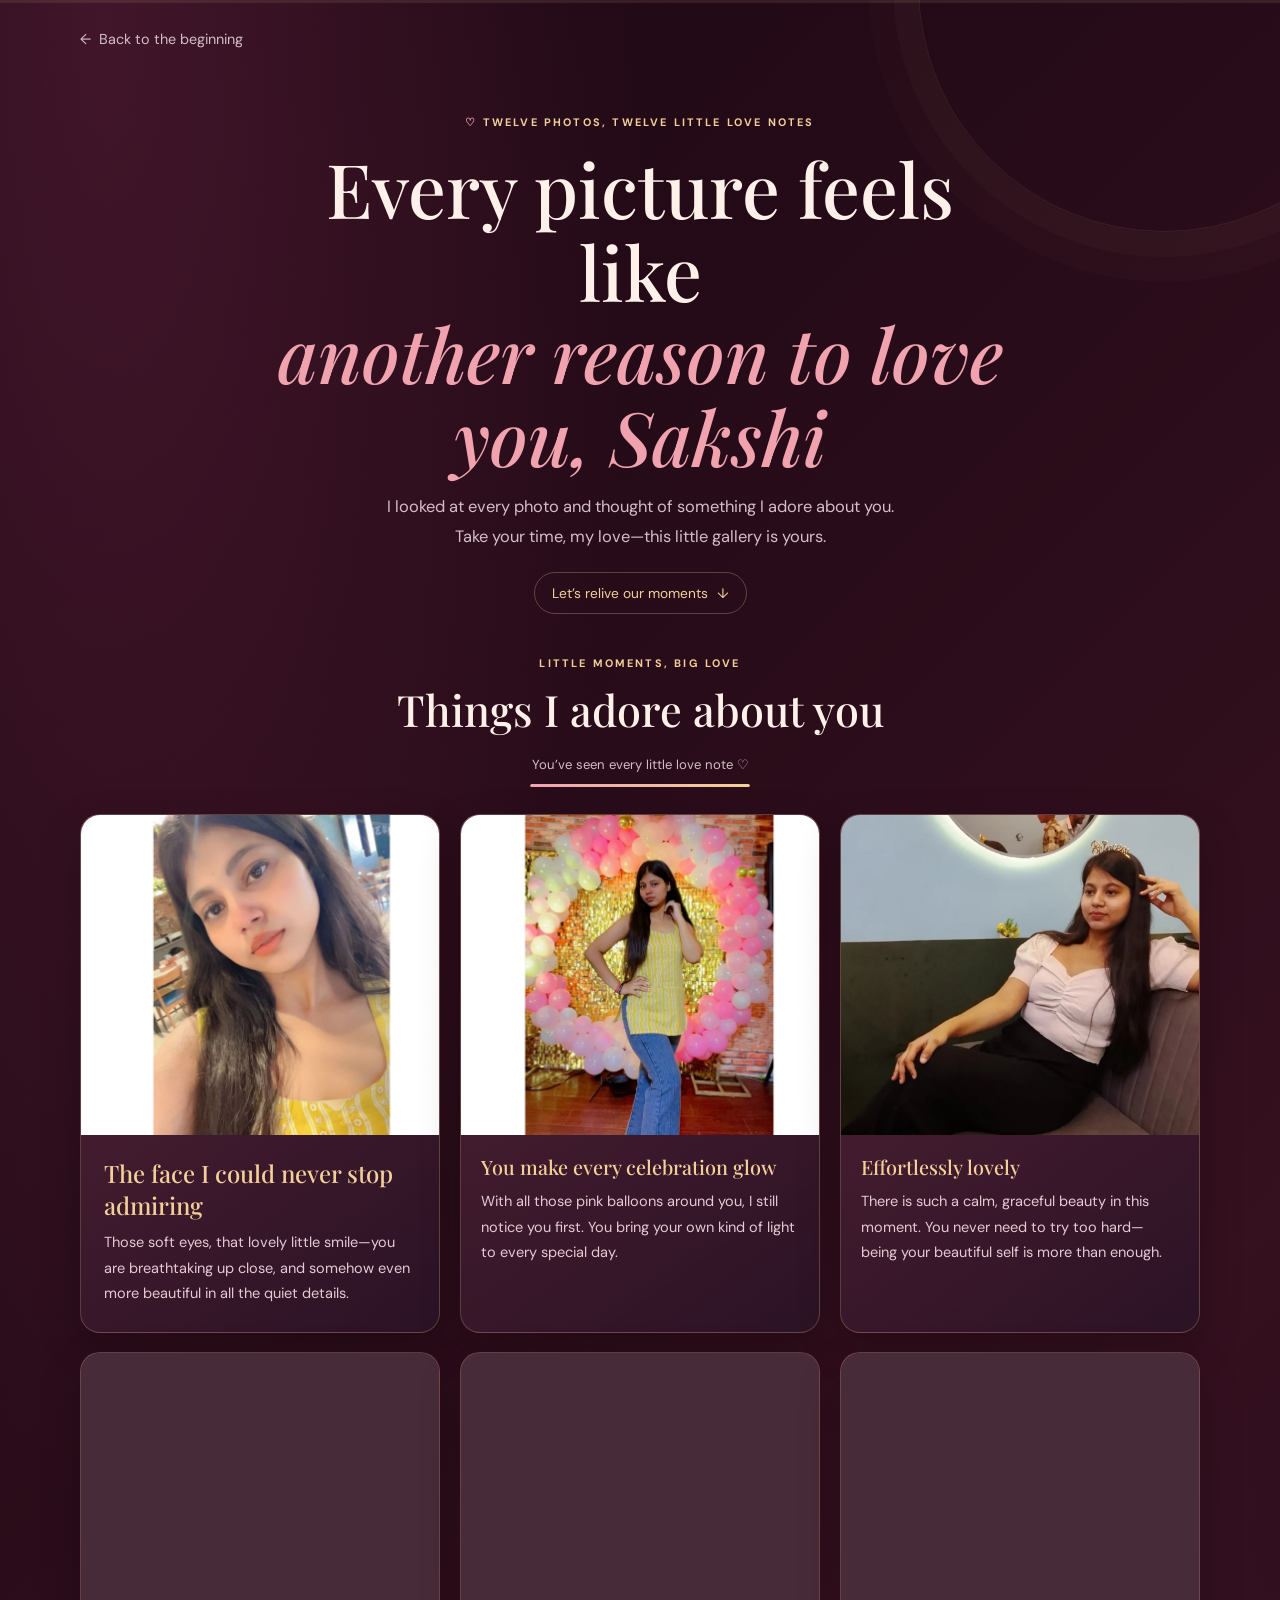
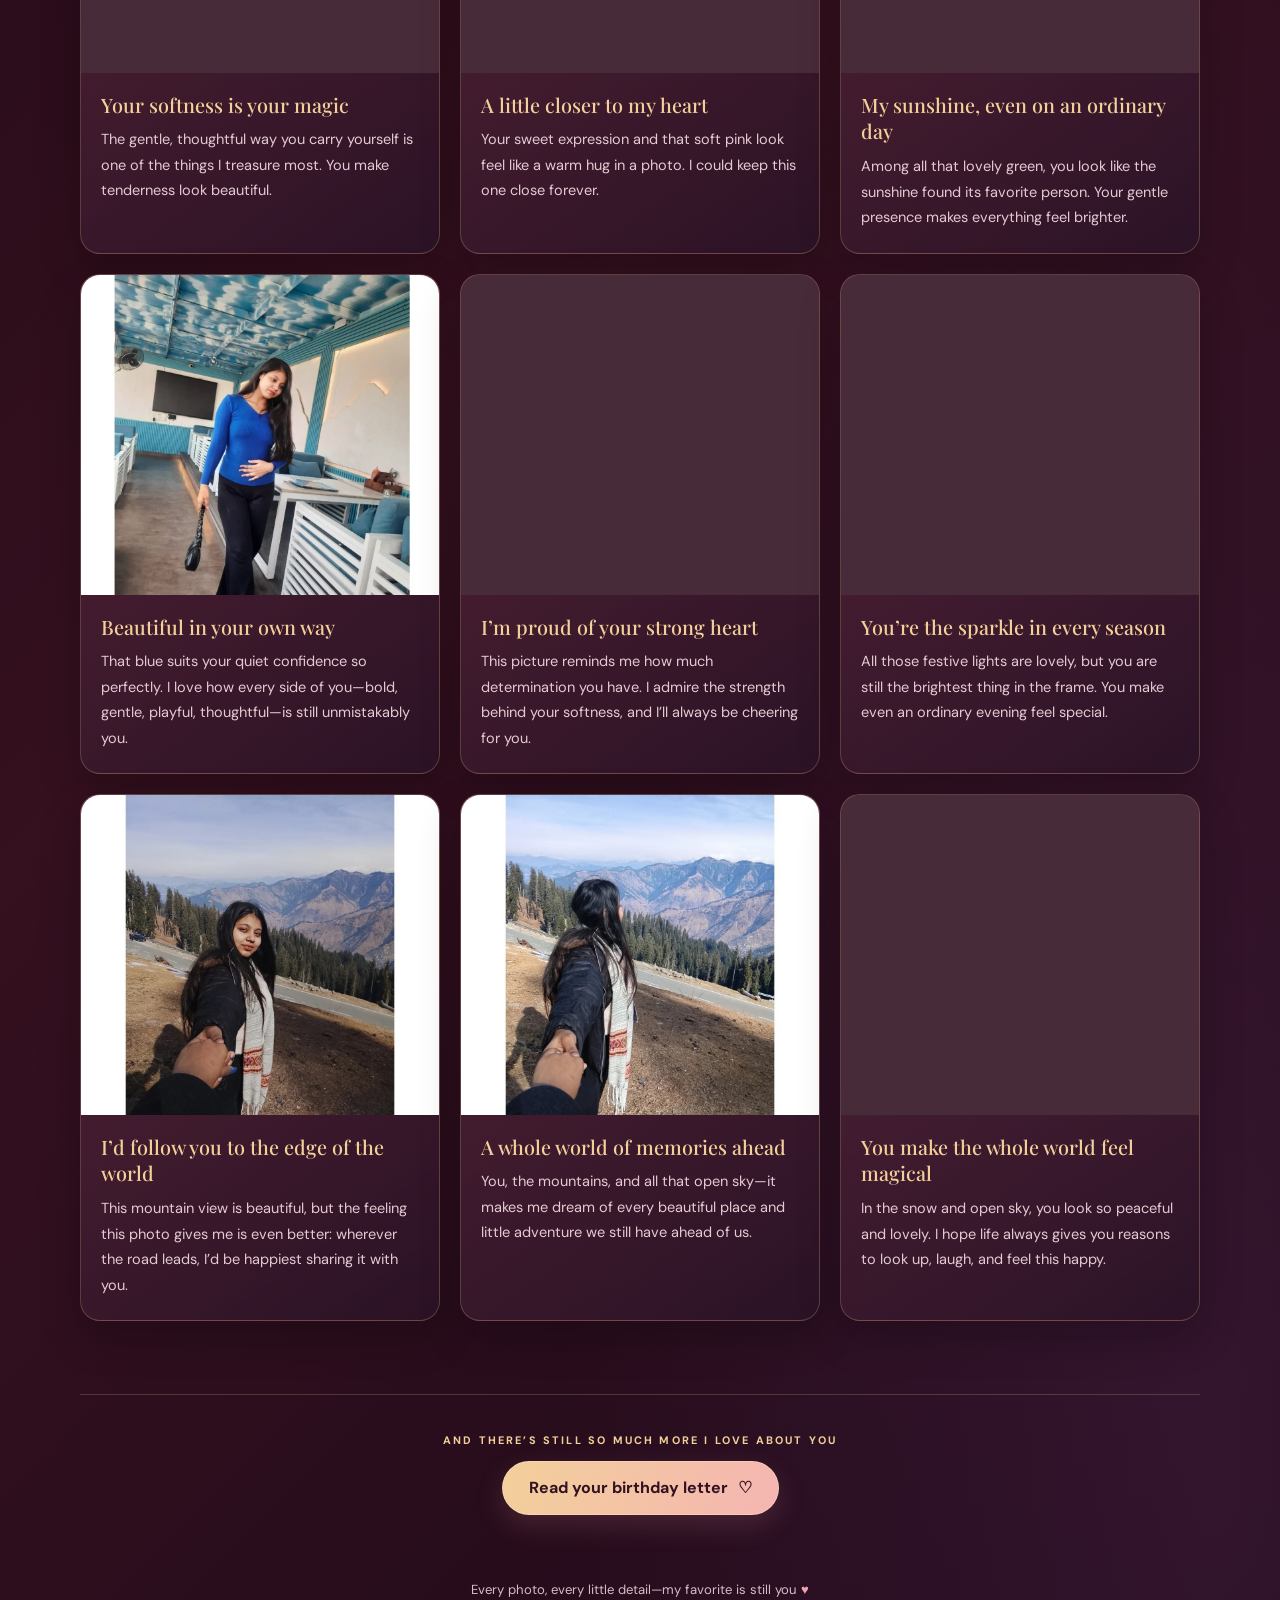
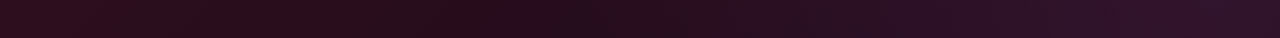
==== cause.html @ ff41a28d "Initial" ====
<!DOCTYPE html>
<html lang="en">
<head>
    <meta charset="UTF-8">
    <meta name="viewport" content="width=device-width, initial-scale=1.0">
    <meta name="theme-color" content="#230b19">
    <meta name="description" content="Twelve little love notes for Sakshi, inspired by twelve favorite photos.">
    <title>Our Little Love Story — Sakshi</title>
    <link rel="preconnect" href="https://fonts.googleapis.com">
    <link rel="preconnect" href="https://fonts.gstatic.com" crossorigin>
    <link href="https://fonts.googleapis.com/css2?family=DM+Sans:wght@400;500;600;700&family=Playfair+Display:wght@500;600;700&display=swap" rel="stylesheet">
    <link rel="stylesheet" href="cause.css">
</head>
<body>
    <div class="scroll-progress" aria-hidden="true"><span></span></div>
    <main class="page-shell">
        <a class="back-link" href="index.html"><span aria-hidden="true">←</span> Back to the beginning</a>
        <header class="page-heading">
            <p class="eyebrow"><span aria-hidden="true">♡</span> TWELVE PHOTOS, TWELVE LITTLE LOVE NOTES</p>
            <h1>Every picture feels like<br><em>another reason to love you, Sakshi</em></h1>
            <p class="intro">I looked at every photo and thought of something I adore about you. Take your time, my love—this little gallery is yours.</p>
            <a class="explore-link" href="#our-memories">Let’s relive our moments <span aria-hidden="true">↓</span></a>
        </header>

        <section class="reasons-section" id="our-memories" aria-label="Twelve photo love notes">
            <div class="gallery-heading">
                <p class="eyebrow">LITTLE MOMENTS, BIG LOVE</p>
                <h2>Things I adore about you</h2>
                <div class="gallery-progress" aria-label="Gallery reading progress">
                    <span class="progress-label" aria-live="polite">Your love story is waiting</span>
                    <span class="progress-track" role="progressbar" aria-label="Love notes viewed" aria-valuemin="0" aria-valuemax="12" aria-valuenow="0">
                        <span class="progress-fill"></span>
                    </span>
                </div>
            </div>
            <div id="reasons-container" class="reasons-grid"></div>
        </section>

        <section class="next-chapter">
            <p class="eyebrow">AND THERE’S STILL SO MUCH MORE I LOVE ABOUT YOU</p>
            <a class="shuffle-button" href="last.html">Read your birthday letter <span aria-hidden="true">♡</span></a>
        </section>

        <footer class="page-footer">Every photo, every little detail—my favorite is still you <span aria-hidden="true">♥</span></footer>
    </main>

    <dialog class="memory-dialog" aria-label="A closer look at this memory">
        <button class="dialog-close" type="button" aria-label="Close photo">×</button>
        <img class="dialog-image" alt="">
        <div class="dialog-copy">
            <p class="eyebrow">A LITTLE MOMENT I KEEP CLOSE</p>
            <h2 class="dialog-title"></h2>
            <p class="dialog-text"></p>
        </div>
    </dialog>

    <audio id="cause-song" src="./Static/perfect.mpeg" autoplay loop preload="auto"></audio>
    <script src="cause.js"></script>
</body>
</html>
---- cause.css ----
@import url('https://fonts.googleapis.com/css2?family=DM+Sans:wght@400;500;600;700&family=Playfair+Display:ital,wght@0,500;0,600;0,700;1,500;1,600&display=swap');

:root {
    color-scheme: dark;
    --ink: #fff0e9;
    --muted: #d5bdc6;
    --rose: #f0a3ae;
    --gold: #f3d09a;
}

* { box-sizing: border-box; }

body {
    min-height: 100vh;
    margin: 0;
    padding: 28px;
    color: var(--ink);
    background:
        radial-gradient(ellipse at 8% 0%, rgba(128, 45, 80, 0.38), transparent 33%),
        radial-gradient(ellipse at 95% 95%, rgba(101, 48, 96, 0.28), transparent 38%),
        linear-gradient(135deg, #1a0712, #35101f 55%, #1d0a1a);
    font-family: "DM Sans", sans-serif;
}

body::before {
    position: fixed;
    top: -260px;
    right: -130px;
    width: 490px;
    height: 490px;
    border: 1px solid rgba(243, 208, 154, 0.1);
    border-radius: 50%;
    box-shadow: 0 0 0 25px rgba(243, 208, 154, 0.025), 0 0 0 50px rgba(243, 208, 154, 0.018);
    content: "";
    pointer-events: none;
}

.scroll-progress {
    position: fixed;
    z-index: 20;
    inset: 0 0 auto;
    height: 3px;
    background: rgba(243, 208, 154, 0.1);
}

.scroll-progress span {
    display: block;
    width: 100%;
    height: 100%;
    background: linear-gradient(90deg, var(--rose), var(--gold));
    transform: scaleX(0);
    transform-origin: left;
}

.page-shell { position: relative; z-index: 1; width: min(100%, 1120px); margin: 0 auto; }
.back-link { display: inline-flex; align-items: center; gap: 8px; color: var(--muted); font-size: 0.9rem; text-decoration: none; }
.back-link:hover { color: var(--gold); }

.page-heading { max-width: 760px; margin: 66px auto 42px; text-align: center; }
.eyebrow { color: var(--gold); font-size: 0.68rem; font-weight: 700; letter-spacing: 0.2em; }
.eyebrow span { color: var(--rose); }

h1 {
    margin: 18px 0 14px;
    font-family: "Playfair Display", Georgia, serif;
    font-size: clamp(2.7rem, 7vw, 4.7rem);
    font-weight: 500;
    line-height: 1.1;
}

h1 em { color: var(--rose); font-weight: 500; }
.intro { max-width: 530px; margin: 0 auto; color: var(--muted); font-size: 1.03rem; line-height: 1.8; }

.explore-link {
    display: inline-flex;
    align-items: center;
    gap: 9px;
    margin-top: 21px;
    padding: 11px 17px;
    border: 1px solid rgba(243, 208, 154, 0.28);
    border-radius: 999px;
    color: var(--gold);
    font-size: 0.86rem;
    text-decoration: none;
    transition: background 180ms ease, transform 180ms ease;
}

.explore-link:hover { transform: translateY(-2px); background: rgba(243, 208, 154, 0.1); }
.explore-link:focus-visible, .photo-open:focus-visible, .dialog-close:focus-visible { outline: 3px solid var(--gold); outline-offset: 4px; }

.gallery-heading { margin: 0 auto 27px; text-align: center; }
.gallery-heading .eyebrow { margin-bottom: 10px; }
.gallery-heading h2 { margin: 0 0 18px; font-family: "Playfair Display", Georgia, serif; font-size: clamp(1.9rem, 4vw, 2.7rem); font-weight: 500; }

.gallery-progress { display: grid; justify-items: center; gap: 9px; }
.progress-label { min-height: 1.4em; color: var(--muted); font-size: 0.82rem; }
.progress-track { display: block; width: min(100%, 220px); height: 3px; overflow: hidden; border-radius: 99px; background: rgba(243, 208, 154, 0.18); }
.progress-fill { display: block; width: 0; height: 100%; border-radius: inherit; background: linear-gradient(90deg, var(--rose), var(--gold)); transition: width 350ms ease; }

.reasons-grid {
    display: grid;
    grid-template-columns: repeat(3, minmax(0, 1fr));
    grid-auto-rows: minmax(150px, auto);
    gap: 20px;
    text-align: left;
}

.reason-card {
    min-width: 0;
    overflow: hidden;
    border: 1px solid rgba(243, 208, 154, 0.22);
    border-radius: 20px;
    background: linear-gradient(145deg, rgba(107, 47, 69, 0.62), rgba(43, 19, 38, 0.92));
    box-shadow: 0 16px 42px rgba(0, 0, 0, 0.24), inset 0 1px rgba(255, 255, 255, 0.07);
    opacity: 0;
    transform: translateY(20px);
    transition: transform 220ms ease, border-color 220ms ease, box-shadow 220ms ease;
}

.reason-card.is-visible { animation: card-appear 550ms calc(var(--card-order, 0) * 35ms) ease both; }

.reason-card:hover {
    transform: translateY(-5px);
    border-color: rgba(243, 208, 154, 0.55);
    box-shadow: 0 22px 50px rgba(0, 0, 0, 0.34);
}

.reason-image-frame {
    position: relative;
    aspect-ratio: 1.12 / 1;
    overflow: hidden;
    background: #482b39;
}

.reason-image {
    display: block;
    width: 100%;
    height: 100%;
    object-fit: cover;
    object-position: center 35%;
    transition: transform 650ms cubic-bezier(0.2, 0.7, 0.3, 1);
}

.photo-open { display: block; width: 100%; height: 100%; padding: 0; border: 0; background: transparent; cursor: zoom-in; }
.photo-open:focus-visible { position: relative; z-index: 1; }
.reason-card:hover .reason-image, .photo-open:focus-visible .reason-image { transform: scale(1.045); }

.reason-copy { padding: 19px 20px 22px; }
.reason-title { margin: 0 0 9px; color: var(--gold); font-family: "Playfair Display", Georgia, serif; font-size: 1.24rem; font-weight: 500; line-height: 1.35; }
.reason-text { margin: 0; color: #e4cbd3; font-size: 0.91rem; line-height: 1.75; }
.featured-card .reason-copy { padding: 22px 23px 25px; }
.featured-card .reason-title { font-size: 1.5rem; }

.memory-dialog {
    position: fixed;
    width: min(92vw, 760px);
    max-width: 760px;
    max-height: min(90vh, 900px);
    padding: 0;
    overflow: auto;
    border: 1px solid rgba(243, 208, 154, 0.36);
    border-radius: 22px;
    color: var(--ink);
    background: linear-gradient(145deg, #54263b, #261020);
    box-shadow: 0 30px 100px rgba(0, 0, 0, 0.65);
}

.memory-dialog::backdrop { background: rgba(15, 5, 12, 0.82); backdrop-filter: blur(7px); }
.dialog-image { display: block; width: 100%; max-height: 62vh; object-fit: contain; background: #1a0712; }
.dialog-copy { padding: 22px clamp(20px, 5vw, 36px) 30px; }
.dialog-copy .eyebrow { margin: 0 0 10px; }
.dialog-title { margin: 0 0 10px; color: var(--gold); font-family: "Playfair Display", Georgia, serif; font-size: clamp(1.5rem, 4vw, 2.2rem); font-weight: 500; }
.dialog-text { margin: 0; color: #e4cbd3; font-size: 1rem; line-height: 1.75; }
.dialog-close { position: absolute; z-index: 1; top: 12px; right: 12px; display: grid; width: 42px; height: 42px; place-items: center; border: 1px solid rgba(255, 255, 255, 0.4); border-radius: 50%; color: white; background: rgba(35, 11, 25, 0.78); font: inherit; font-size: 1.7rem; cursor: pointer; }

.next-chapter {
    display: grid;
    justify-items: center;
    gap: 14px;
    margin: 72px auto 0;
    padding: 38px 20px;
    border-top: 1px solid rgba(243, 208, 154, 0.2);
    text-align: center;
}

.next-chapter .eyebrow { margin: 0; }

.shuffle-button {
    display: inline-flex;
    align-items: center;
    justify-content: center;
    gap: 10px;
    min-height: 54px;
    padding: 0 26px;
    border: 1px solid rgba(255, 227, 197, 0.42);
    border-radius: 999px;
    color: #321221;
    background: linear-gradient(110deg, #f3d09a, #f5b5b2);
    box-shadow: 0 10px 28px rgba(222, 141, 147, 0.18);
    font: inherit;
    font-weight: 700;
    text-decoration: none;
    transition: transform 180ms ease, box-shadow 180ms ease;
}

.shuffle-button:hover { transform: translateY(-2px); box-shadow: 0 14px 34px rgba(222, 141, 147, 0.3); }
.shuffle-button:focus-visible, .back-link:focus-visible { outline: 3px solid var(--gold); outline-offset: 4px; }
.page-footer { margin: 28px 0 12px; color: var(--muted); font-size: 0.82rem; text-align: center; }
.page-footer span { color: var(--rose); }

@keyframes card-appear {
    from { opacity: 0; transform: translateY(14px) scale(0.985); }
    to { opacity: 1; transform: translateY(0) scale(1); }
}

@media (max-width: 850px) {
    .reasons-grid { grid-template-columns: repeat(2, minmax(0, 1fr)); }
}

@media (max-width: 600px) {
    body { padding: 22px 18px; }
    .page-heading { margin: 52px auto 30px; }
    .gallery-heading { margin-bottom: 21px; }
    .reasons-grid { grid-template-columns: 1fr; gap: 15px; }
    .reason-image-frame { aspect-ratio: 1.18 / 1; }
    .reason-copy, .featured-card .reason-copy { padding: 18px 19px 20px; }
    .reason-title, .featured-card .reason-title { font-size: 1.2rem; }
    .next-chapter { margin-top: 48px; }
    .memory-dialog { width: calc(100vw - 28px); border-radius: 17px; }
    .dialog-image { max-height: 56vh; }
}

@media (prefers-reduced-motion: reduce) {
    *, *::before, *::after {
        animation-duration: 0.01ms !important;
        animation-iteration-count: 1 !important;
        scroll-behavior: auto !important;
        transition-duration: 0.01ms !important;
    }

    .reason-card { opacity: 1; transform: none; }
}
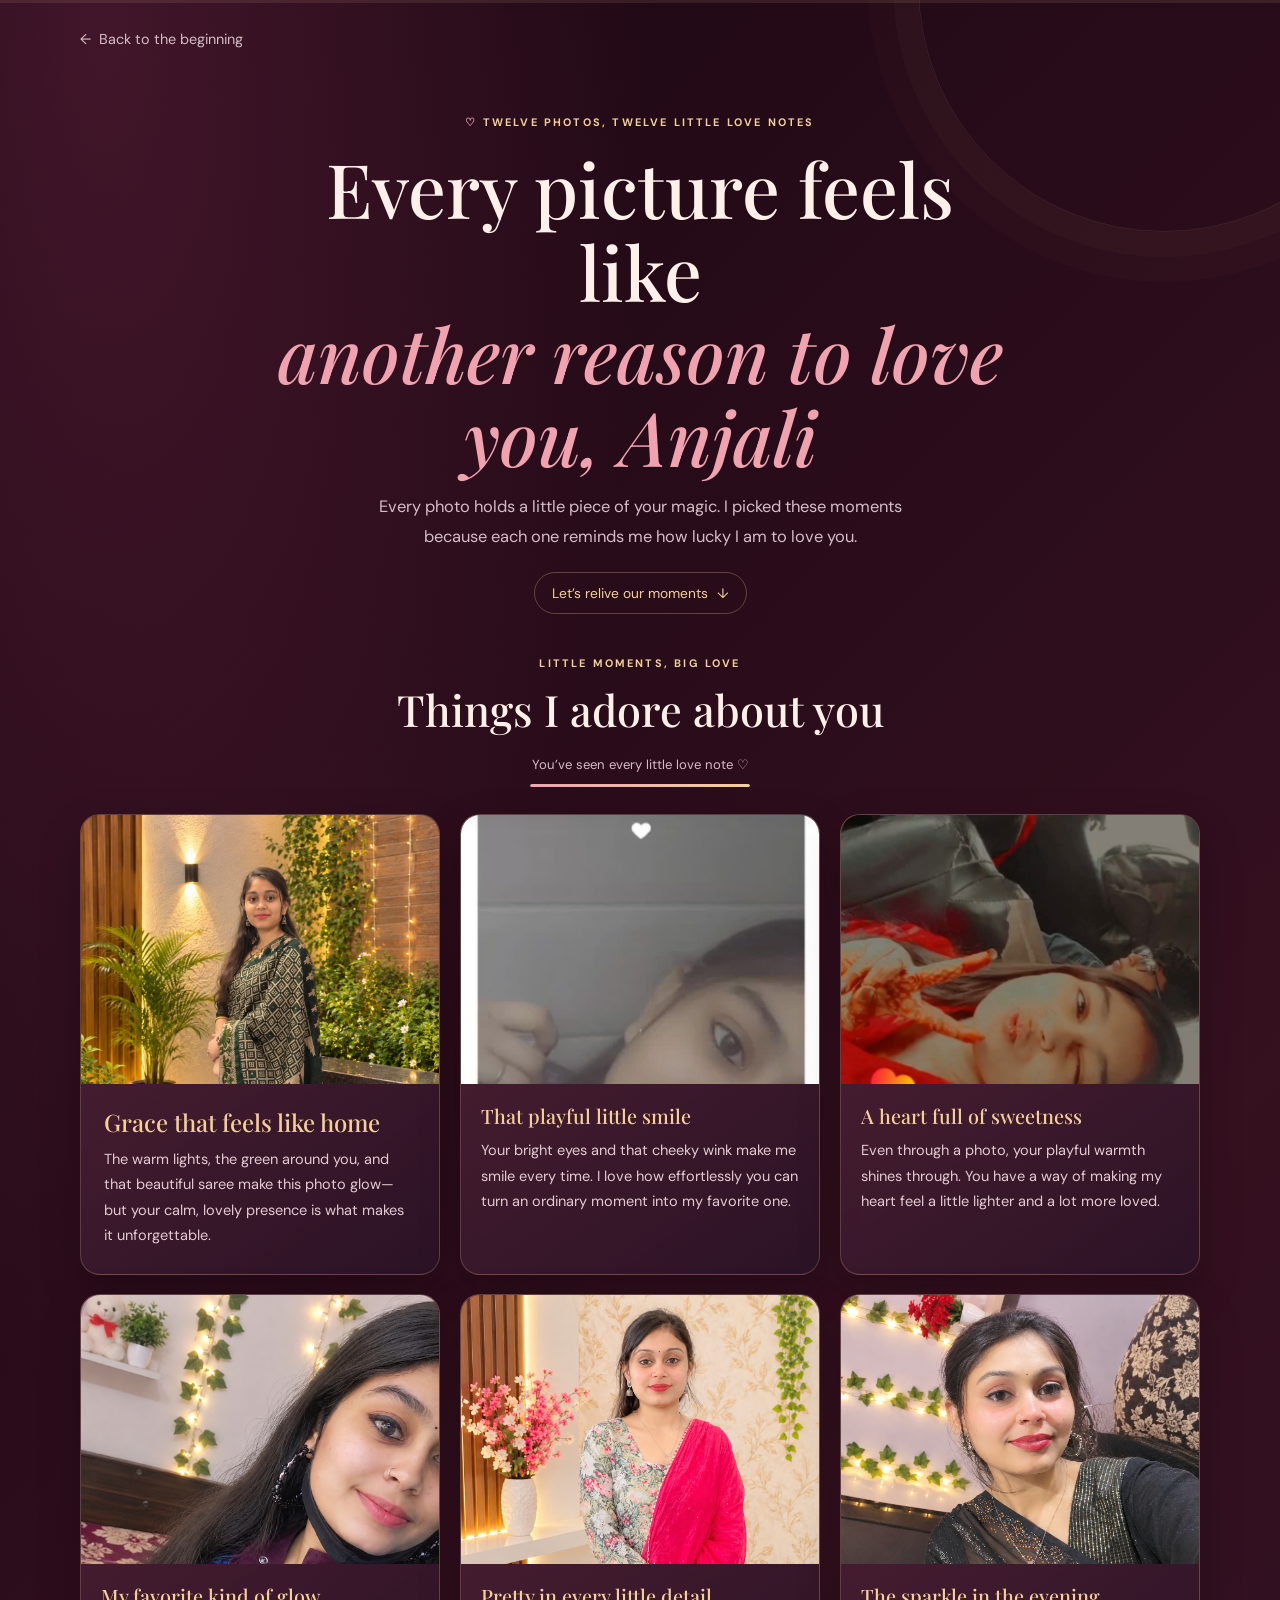
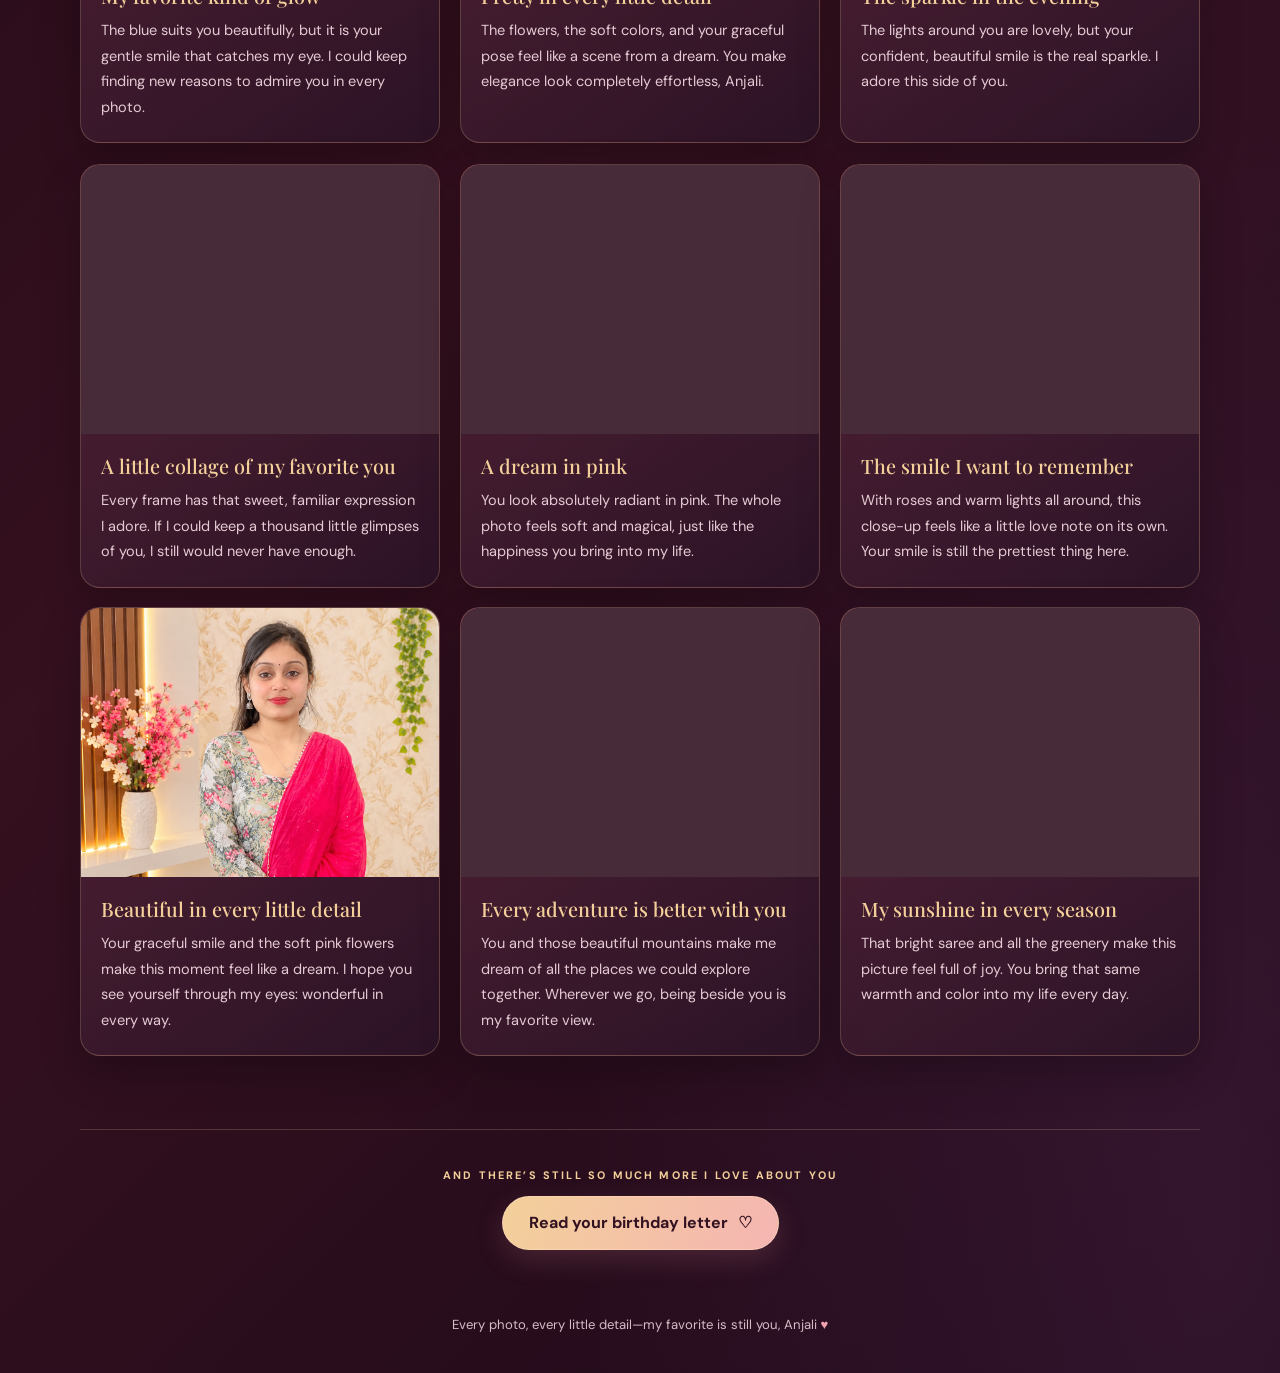
==== commit ccd92b61: "first commit" ====
--- a/cause.html
+++ b/cause.html
@@ -4,12 +4,12 @@
     <meta charset="UTF-8">
     <meta name="viewport" content="width=device-width, initial-scale=1.0">
     <meta name="theme-color" content="#230b19">
-    <meta name="description" content="Twelve little love notes for Sakshi, inspired by twelve favorite photos.">
-    <title>Our Little Love Story — Sakshi</title>
+    <meta name="description" content="Twelve little love notes for Anjali, inspired by twelve favorite photos.">
+    <title>Our Little Love Story — Anjali</title>
     <link rel="preconnect" href="https://fonts.googleapis.com">
     <link rel="preconnect" href="https://fonts.gstatic.com" crossorigin>
     <link href="https://fonts.googleapis.com/css2?family=DM+Sans:wght@400;500;600;700&family=Playfair+Display:wght@500;600;700&display=swap" rel="stylesheet">
-    <link rel="stylesheet" href="cause.css">
+    <link rel="stylesheet" href="cause.css?v=2">
 </head>
 <body>
     <div class="scroll-progress" aria-hidden="true"><span></span></div>
@@ -17,8 +17,8 @@
         <a class="back-link" href="index.html"><span aria-hidden="true">←</span> Back to the beginning</a>
         <header class="page-heading">
             <p class="eyebrow"><span aria-hidden="true">♡</span> TWELVE PHOTOS, TWELVE LITTLE LOVE NOTES</p>
-            <h1>Every picture feels like<br><em>another reason to love you, Sakshi</em></h1>
-            <p class="intro">I looked at every photo and thought of something I adore about you. Take your time, my love—this little gallery is yours.</p>
+            <h1>Every picture feels like<br><em>another reason to love you, Anjali</em></h1>
+            <p class="intro">Every photo holds a little piece of your magic. I picked these moments because each one reminds me how lucky I am to love you.</p>
             <a class="explore-link" href="#our-memories">Let’s relive our moments <span aria-hidden="true">↓</span></a>
         </header>
 
@@ -41,7 +41,7 @@
             <a class="shuffle-button" href="last.html">Read your birthday letter <span aria-hidden="true">♡</span></a>
         </section>
 
-        <footer class="page-footer">Every photo, every little detail—my favorite is still you <span aria-hidden="true">♥</span></footer>
+        <footer class="page-footer">Every photo, every little detail—my favorite is still you, Anjali <span aria-hidden="true">♥</span></footer>
     </main>
 
     <dialog class="memory-dialog" aria-label="A closer look at this memory">
--- a/cause.css
+++ b/cause.css
@@ -127,7 +127,7 @@
 
 .reason-image-frame {
     position: relative;
-    aspect-ratio: 1.12 / 1;
+    aspect-ratio: 4 / 3;
     overflow: hidden;
     background: #482b39;
 }
@@ -137,7 +137,7 @@
     width: 100%;
     height: 100%;
     object-fit: cover;
-    object-position: center 35%;
+    object-position: center top;
     transition: transform 650ms cubic-bezier(0.2, 0.7, 0.3, 1);
 }
 
@@ -222,7 +222,7 @@
     .page-heading { margin: 52px auto 30px; }
     .gallery-heading { margin-bottom: 21px; }
     .reasons-grid { grid-template-columns: 1fr; gap: 15px; }
-    .reason-image-frame { aspect-ratio: 1.18 / 1; }
+    .reason-image-frame { aspect-ratio: 4 / 3; }
     .reason-copy, .featured-card .reason-copy { padding: 18px 19px 20px; }
     .reason-title, .featured-card .reason-title { font-size: 1.2rem; }
     .next-chapter { margin-top: 48px; }
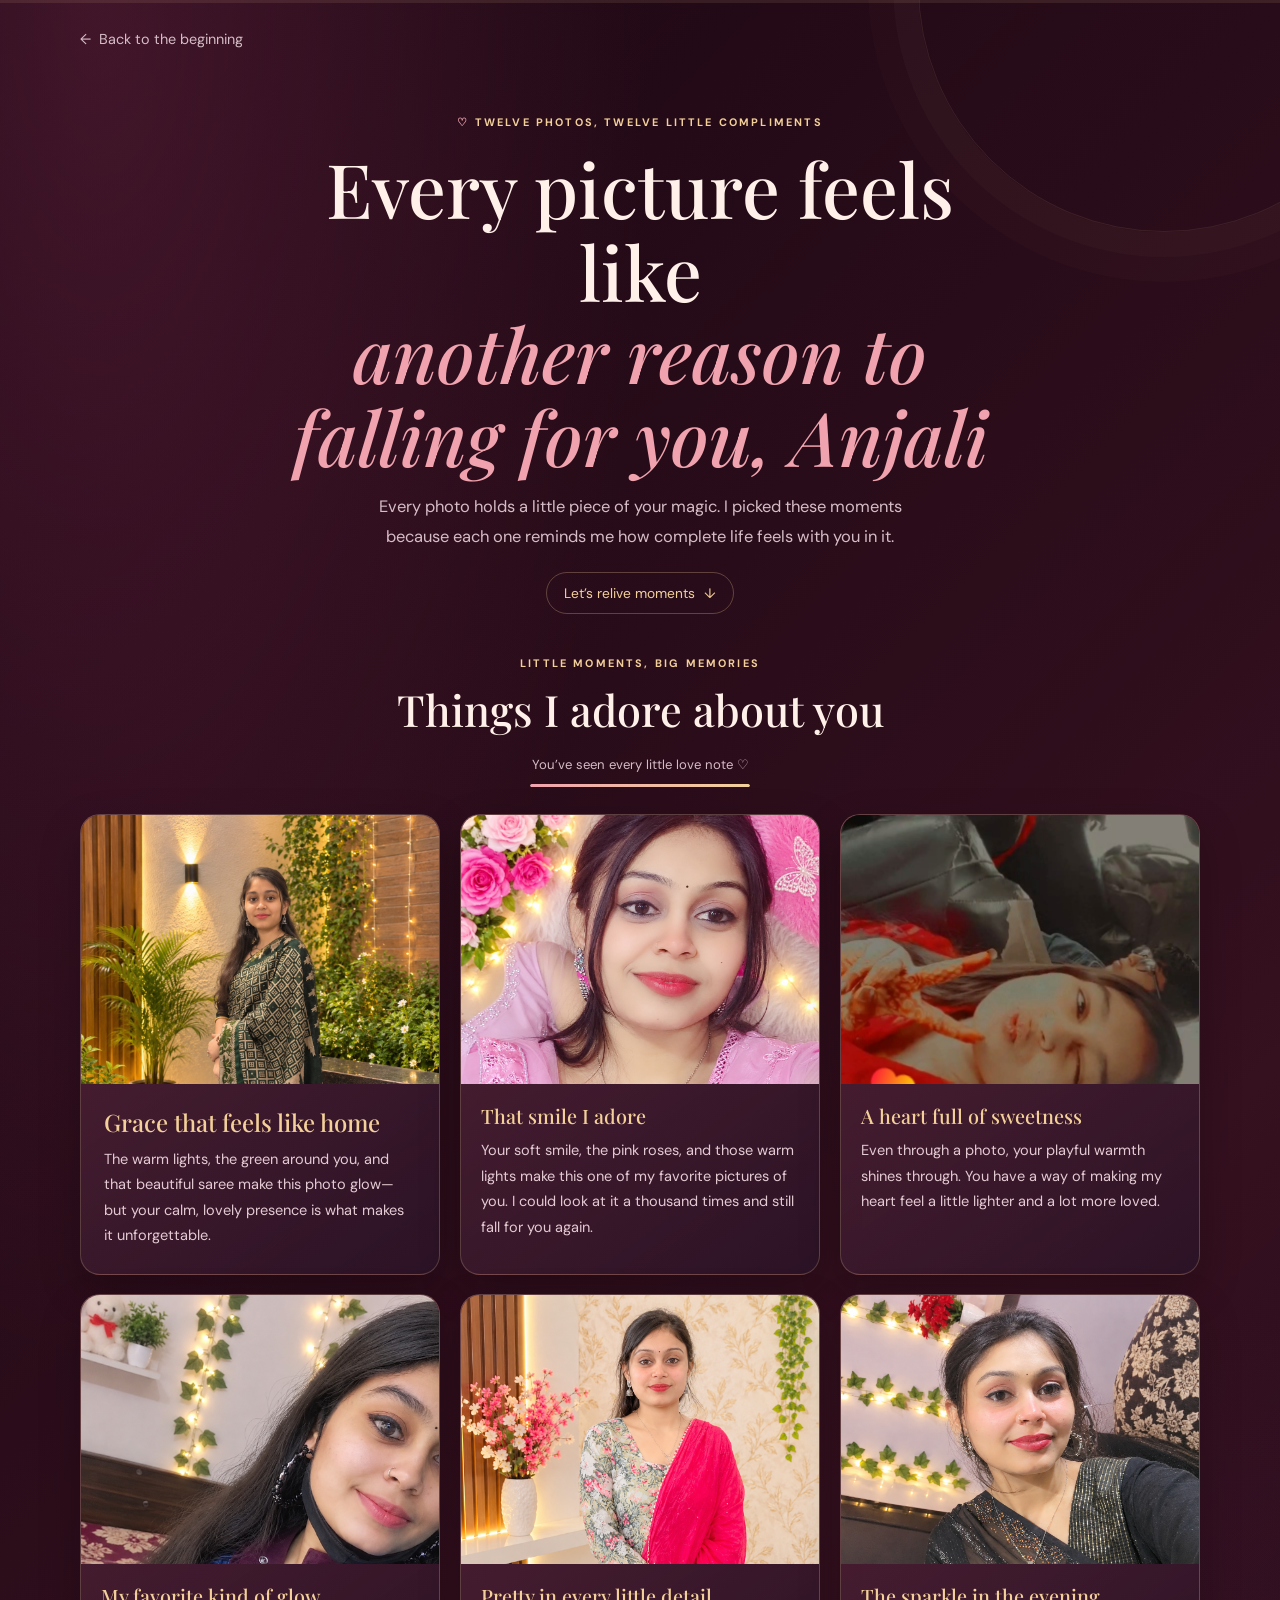
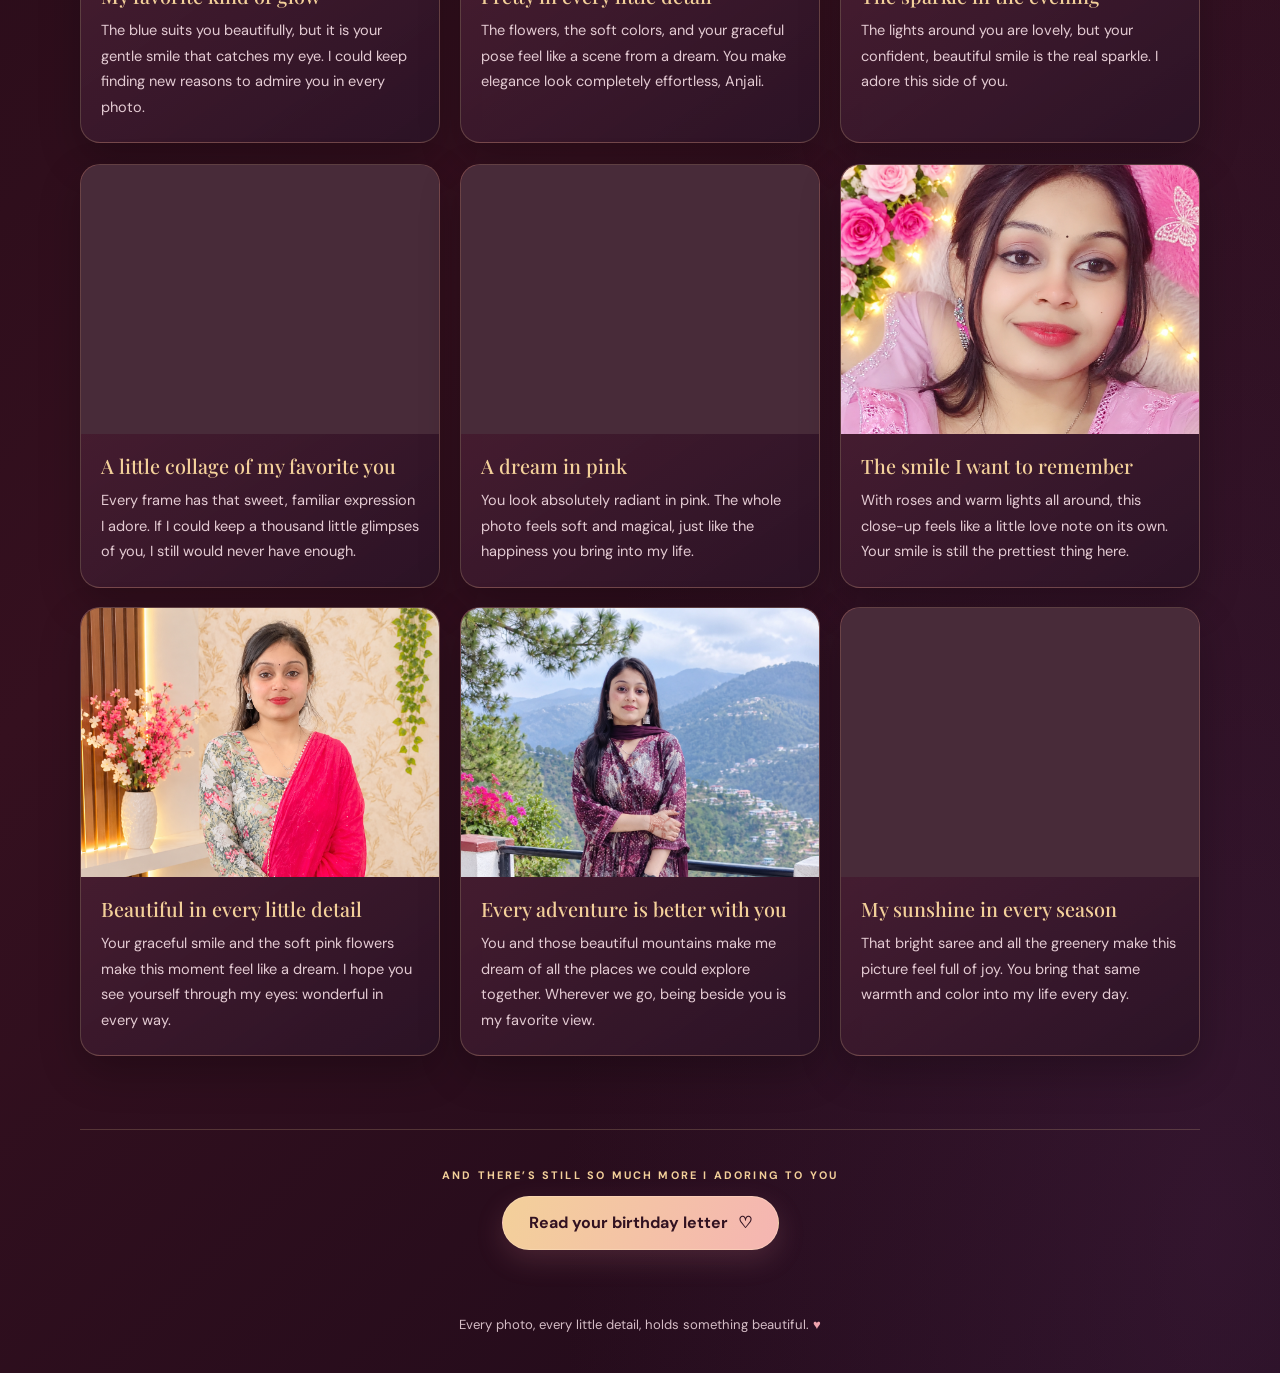
==== commit 1ae2e320: "Initial" ====
--- a/cause.html
+++ b/cause.html
@@ -4,8 +4,8 @@
     <meta charset="UTF-8">
     <meta name="viewport" content="width=device-width, initial-scale=1.0">
     <meta name="theme-color" content="#230b19">
-    <meta name="description" content="Twelve little love notes for Anjali, inspired by twelve favorite photos.">
-    <title>Our Little Love Story — Anjali</title>
+    <meta name="description" content="Twelve little compliments for Anjali, inspired by twelve favorite photos.">
+    <title>Our Little Wishes Story — Anjali</title>
     <link rel="preconnect" href="https://fonts.googleapis.com">
     <link rel="preconnect" href="https://fonts.gstatic.com" crossorigin>
     <link href="https://fonts.googleapis.com/css2?family=DM+Sans:wght@400;500;600;700&family=Playfair+Display:wght@500;600;700&display=swap" rel="stylesheet">
@@ -16,15 +16,15 @@
     <main class="page-shell">
         <a class="back-link" href="index.html"><span aria-hidden="true">←</span> Back to the beginning</a>
         <header class="page-heading">
-            <p class="eyebrow"><span aria-hidden="true">♡</span> TWELVE PHOTOS, TWELVE LITTLE LOVE NOTES</p>
-            <h1>Every picture feels like<br><em>another reason to love you, Anjali</em></h1>
-            <p class="intro">Every photo holds a little piece of your magic. I picked these moments because each one reminds me how lucky I am to love you.</p>
-            <a class="explore-link" href="#our-memories">Let’s relive our moments <span aria-hidden="true">↓</span></a>
+            <p class="eyebrow"><span aria-hidden="true">♡</span> TWELVE PHOTOS, TWELVE LITTLE COMPLIMENTS</p>
+            <h1>Every picture feels like<br><em>another reason to falling for you, Anjali</em></h1>
+            <p class="intro">Every photo holds a little piece of your magic. I picked these moments because each one reminds me how complete life feels with you in it. </p>
+            <a class="explore-link" href="#our-memories">Let’s relive moments <span aria-hidden="true">↓</span></a>
         </header>
 
-        <section class="reasons-section" id="our-memories" aria-label="Twelve photo love notes">
+        <section class="reasons-section" id="our-memories" aria-label="Twelve photo compliments">
             <div class="gallery-heading">
-                <p class="eyebrow">LITTLE MOMENTS, BIG LOVE</p>
+                <p class="eyebrow">LITTLE MOMENTS, BIG MEMORIES </p>
                 <h2>Things I adore about you</h2>
                 <div class="gallery-progress" aria-label="Gallery reading progress">
                     <span class="progress-label" aria-live="polite">Your love story is waiting</span>
@@ -37,11 +37,11 @@
         </section>
 
         <section class="next-chapter">
-            <p class="eyebrow">AND THERE’S STILL SO MUCH MORE I LOVE ABOUT YOU</p>
+            <p class="eyebrow">AND THERE’S STILL SO MUCH MORE I ADORING TO YOU</p>
             <a class="shuffle-button" href="last.html">Read your birthday letter <span aria-hidden="true">♡</span></a>
         </section>
 
-        <footer class="page-footer">Every photo, every little detail—my favorite is still you, Anjali <span aria-hidden="true">♥</span></footer>
+        <footer class="page-footer">Every photo, every little detail, holds something beautiful. <span aria-hidden="true">♥</span></footer>
     </main>
 
     <dialog class="memory-dialog" aria-label="A closer look at this memory">
@@ -55,6 +55,6 @@
     </dialog>
 
     <audio id="cause-song" src="./Static/perfect.mpeg" autoplay loop preload="auto"></audio>
-    <script src="cause.js"></script>
+    <script src="cause.js?v=3"></script>
 </body>
 </html>
